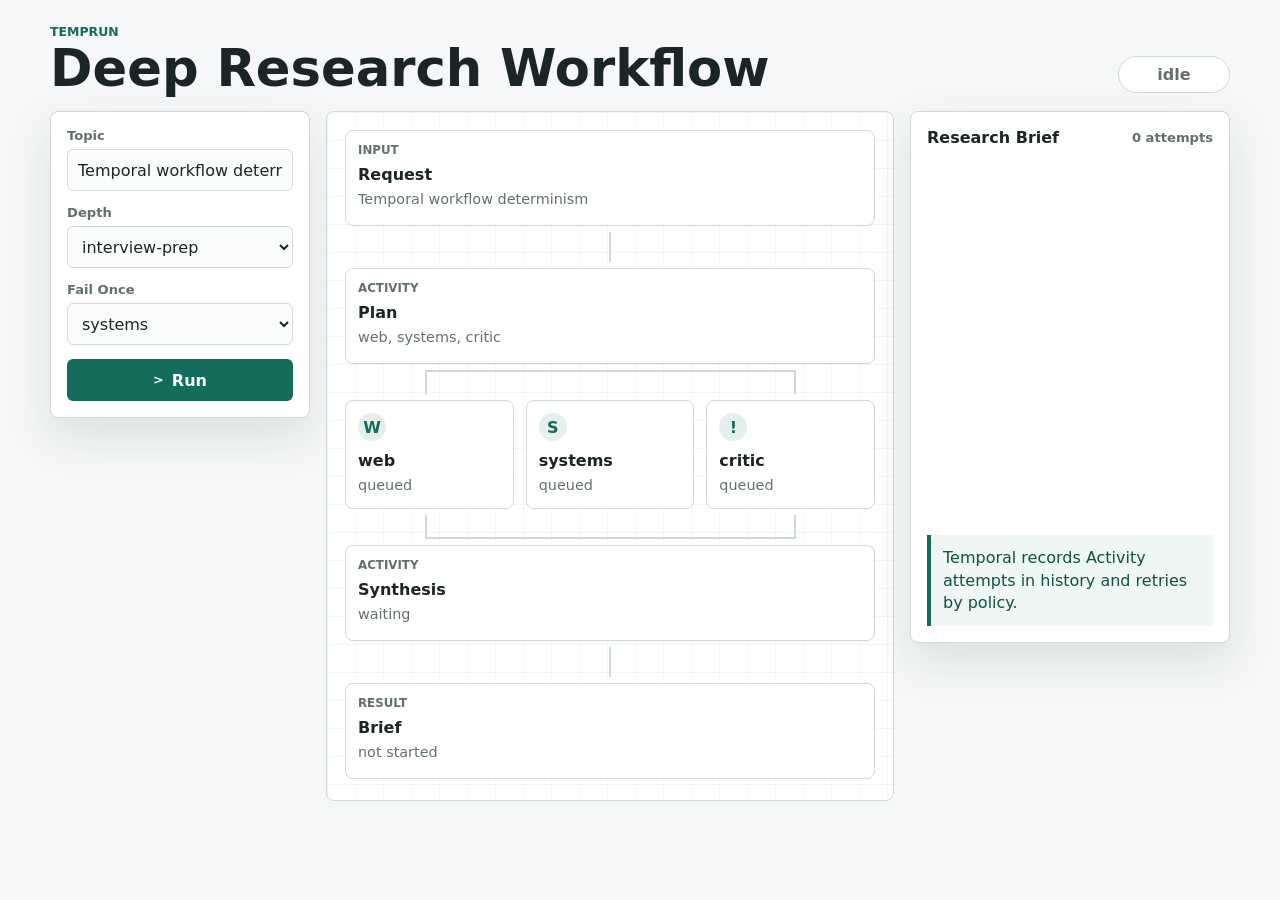
==== docs/index.html @ ae028131 "chore: prepare demo for GitHub Pages" ====
<!doctype html>
<html lang="en">
  <head>
    <meta charset="utf-8">
    <meta name="viewport" content="width=device-width, initial-scale=1">
    <title>temprun demo</title>
    <link rel="stylesheet" href="./styles.css">
  </head>
  <body>
    <main class="shell">
      <header class="topbar">
        <div>
          <p class="eyebrow">temprun</p>
          <h1>Deep Research Workflow</h1>
        </div>
        <div class="status-pill" id="runStatus">idle</div>
      </header>

      <section class="workspace" aria-label="Workflow demo">
        <form class="control-panel" id="runForm">
          <label class="field">
            <span>Topic</span>
            <input
              id="topic"
              name="topic"
              value="Temporal workflow determinism"
              autocomplete="off"
            >
          </label>

          <label class="field">
            <span>Depth</span>
            <select id="depth" name="depth">
              <option value="interview-prep">interview-prep</option>
              <option value="systems-design">systems-design</option>
              <option value="failure-semantics">failure-semantics</option>
            </select>
          </label>

          <label class="field">
            <span>Fail Once</span>
            <select id="failAgent" name="failAgent">
              <option value="systems">systems</option>
              <option value="">none</option>
              <option value="web">web</option>
              <option value="critic">critic</option>
            </select>
          </label>

          <button class="primary" type="submit">
            <span class="button-icon" aria-hidden="true">&gt;</span>
            Run
          </button>
        </form>

        <section class="flow" aria-label="Research workflow states">
          <div class="node" data-step="request">
            <span class="node-kicker">input</span>
            <strong>Request</strong>
            <p id="requestText">Temporal workflow determinism</p>
          </div>

          <div class="connector" aria-hidden="true"></div>

          <div class="node" data-step="plan">
            <span class="node-kicker">activity</span>
            <strong>Plan</strong>
            <p>web, systems, critic</p>
          </div>

          <div class="connector split" aria-hidden="true"></div>

          <div class="agent-grid">
            <div class="agent" data-agent="web">
              <span class="agent-icon" aria-hidden="true">W</span>
              <strong>web</strong>
              <p id="webState">queued</p>
            </div>
            <div class="agent" data-agent="systems">
              <span class="agent-icon" aria-hidden="true">S</span>
              <strong>systems</strong>
              <p id="systemsState">queued</p>
            </div>
            <div class="agent" data-agent="critic">
              <span class="agent-icon" aria-hidden="true">!</span>
              <strong>critic</strong>
              <p id="criticState">queued</p>
            </div>
          </div>

          <div class="connector merge" aria-hidden="true"></div>

          <div class="node" data-step="synthesis">
            <span class="node-kicker">activity</span>
            <strong>Synthesis</strong>
            <p id="synthesisText">waiting</p>
          </div>

          <div class="connector" aria-hidden="true"></div>

          <div class="node output" data-step="brief">
            <span class="node-kicker">result</span>
            <strong>Brief</strong>
            <p id="briefText">not started</p>
          </div>
        </section>

        <section class="brief-panel" aria-label="Research brief">
          <div class="panel-heading">
            <h2>Research Brief</h2>
            <span id="attemptsSummary">0 attempts</span>
          </div>
          <ol id="eventLog" class="event-log"></ol>
          <div class="lesson" id="lesson">
            Temporal records Activity attempts in history and retries by policy.
          </div>
        </section>
      </section>
    </main>
    <script src="./app.js"></script>
  </body>
</html>
---- docs/styles.css ----
:root {
  color-scheme: light;
  --bg: #f5f7f8;
  --ink: #1c2526;
  --muted: #62706f;
  --line: #cfd9d6;
  --panel: #ffffff;
  --accent: #146c5c;
  --accent-strong: #0f5146;
  --warn: #b85522;
  --ok: #237246;
  --work: #385d95;
  --shadow: 0 18px 45px rgba(28, 37, 38, 0.11);
}

* {
  box-sizing: border-box;
}

body {
  margin: 0;
  min-height: 100vh;
  background: var(--bg);
  color: var(--ink);
  font-family:
    Inter, ui-sans-serif, system-ui, -apple-system, BlinkMacSystemFont, "Segoe UI", sans-serif;
}

button,
input,
select {
  font: inherit;
}

.shell {
  width: min(1180px, calc(100vw - 32px));
  margin: 0 auto;
  padding: 24px 0;
}

.topbar {
  display: flex;
  align-items: end;
  justify-content: space-between;
  gap: 20px;
  margin-bottom: 18px;
}

.eyebrow {
  margin: 0 0 4px;
  color: var(--accent);
  font-size: 0.78rem;
  font-weight: 800;
  letter-spacing: 0;
  text-transform: uppercase;
}

h1,
h2,
p {
  margin: 0;
}

h1 {
  font-size: clamp(2rem, 4vw, 4.2rem);
  line-height: 0.98;
  letter-spacing: 0;
}

h2 {
  font-size: 1rem;
  letter-spacing: 0;
}

.status-pill {
  min-width: 112px;
  border: 1px solid var(--line);
  border-radius: 999px;
  background: var(--panel);
  padding: 8px 12px;
  color: var(--muted);
  font-weight: 700;
  text-align: center;
}

.status-pill.running {
  color: var(--work);
  border-color: rgba(56, 93, 149, 0.35);
}

.status-pill.done {
  color: var(--ok);
  border-color: rgba(35, 114, 70, 0.35);
}

.workspace {
  display: grid;
  grid-template-columns: 260px minmax(0, 1fr) 320px;
  gap: 16px;
  align-items: start;
}

.control-panel,
.brief-panel {
  border: 1px solid var(--line);
  border-radius: 8px;
  background: var(--panel);
  box-shadow: var(--shadow);
}

.control-panel {
  display: grid;
  gap: 14px;
  padding: 16px;
}

.field {
  display: grid;
  gap: 6px;
}

.field span {
  color: var(--muted);
  font-size: 0.82rem;
  font-weight: 700;
}

.field input,
.field select {
  width: 100%;
  min-height: 42px;
  border: 1px solid var(--line);
  border-radius: 6px;
  background: #fbfcfc;
  color: var(--ink);
  padding: 8px 10px;
}

.primary {
  display: inline-flex;
  align-items: center;
  justify-content: center;
  gap: 8px;
  min-height: 42px;
  border: 0;
  border-radius: 6px;
  background: var(--accent);
  color: white;
  cursor: pointer;
  font-weight: 800;
}

.primary:hover {
  background: var(--accent-strong);
}

.button-icon {
  font-size: 0.8rem;
  line-height: 1;
}

.flow {
  min-height: 690px;
  border: 1px solid var(--line);
  border-radius: 8px;
  background:
    linear-gradient(90deg, rgba(20, 108, 92, 0.055) 1px, transparent 1px),
    linear-gradient(180deg, rgba(20, 108, 92, 0.055) 1px, transparent 1px),
    var(--panel);
  background-size: 28px 28px;
  padding: 18px;
}

.node,
.agent {
  border: 1px solid var(--line);
  border-radius: 8px;
  background: rgba(255, 255, 255, 0.94);
  min-height: 96px;
  padding: 12px;
  transition:
    border-color 160ms ease,
    transform 160ms ease,
    box-shadow 160ms ease;
}

.node.active,
.agent.active {
  border-color: rgba(56, 93, 149, 0.75);
  box-shadow: 0 0 0 3px rgba(56, 93, 149, 0.12);
  transform: translateY(-1px);
}

.node.done,
.agent.done {
  border-color: rgba(35, 114, 70, 0.55);
}

.agent.retry {
  border-color: rgba(184, 85, 34, 0.8);
  box-shadow: 0 0 0 3px rgba(184, 85, 34, 0.14);
}

.node-kicker {
  display: block;
  margin-bottom: 8px;
  color: var(--muted);
  font-size: 0.74rem;
  font-weight: 800;
  letter-spacing: 0;
  text-transform: uppercase;
}

.node strong,
.agent strong {
  display: block;
  margin-bottom: 6px;
}

.node p,
.agent p {
  color: var(--muted);
  font-size: 0.9rem;
  line-height: 1.35;
}

.connector {
  width: 2px;
  height: 30px;
  margin: 6px auto;
  background: var(--line);
}

.connector.split,
.connector.merge {
  width: min(70%, 380px);
  height: 24px;
  border-top: 2px solid var(--line);
  border-left: 2px solid var(--line);
  border-right: 2px solid var(--line);
  background: transparent;
}

.connector.merge {
  border-top: 0;
  border-bottom: 2px solid var(--line);
}

.agent-grid {
  display: grid;
  grid-template-columns: repeat(3, minmax(0, 1fr));
  gap: 12px;
}

.agent-icon {
  display: inline-grid;
  width: 28px;
  height: 28px;
  place-items: center;
  border-radius: 999px;
  background: rgba(20, 108, 92, 0.11);
  color: var(--accent);
  font-weight: 900;
  margin-bottom: 10px;
}

.brief-panel {
  padding: 16px;
}

.panel-heading {
  display: flex;
  align-items: center;
  justify-content: space-between;
  gap: 10px;
  margin-bottom: 12px;
}

.panel-heading span {
  color: var(--muted);
  font-size: 0.82rem;
  font-weight: 700;
}

.event-log {
  display: grid;
  gap: 8px;
  min-height: 360px;
  margin: 0;
  padding: 0 0 0 20px;
}

.event-log li {
  color: var(--muted);
  line-height: 1.35;
}

.event-log strong {
  color: var(--ink);
}

.lesson {
  margin-top: 16px;
  border-left: 4px solid var(--accent);
  background: #eef7f3;
  padding: 12px;
  color: var(--accent-strong);
  line-height: 1.4;
}

@media (max-width: 980px) {
  .workspace {
    grid-template-columns: 1fr;
  }

  .flow {
    min-height: auto;
  }
}

@media (max-width: 640px) {
  .shell {
    width: min(100% - 20px, 1180px);
    padding: 16px 0;
  }

  .topbar {
    align-items: start;
    flex-direction: column;
  }

  .status-pill {
    width: 100%;
  }

  .agent-grid {
    grid-template-columns: 1fr;
  }

  .connector.split,
  .connector.merge {
    width: 2px;
    height: 26px;
    border: 0;
    background: var(--line);
  }
}
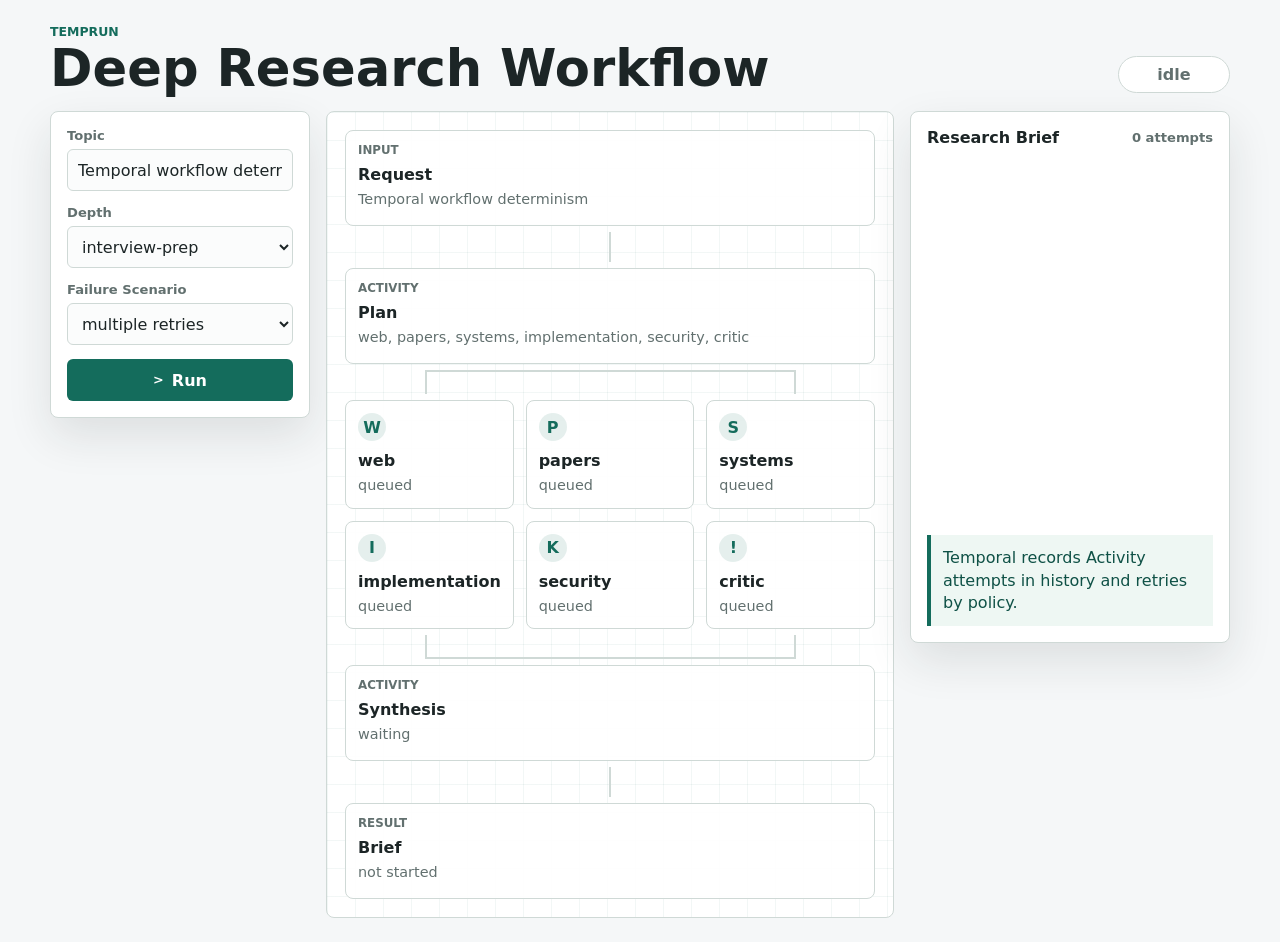
==== commit 1807f0ad: "feat: expand research retry demo" ====
--- a/docs/index.html
+++ b/docs/index.html
@@ -38,12 +38,13 @@
           </label>
 
           <label class="field">
-            <span>Fail Once</span>
-            <select id="failAgent" name="failAgent">
-              <option value="systems">systems</option>
+            <span>Failure Scenario</span>
+            <select id="failureScenario" name="failureScenario">
+              <option value="multiple">multiple retries</option>
               <option value="">none</option>
-              <option value="web">web</option>
-              <option value="critic">critic</option>
+              <option value="systems-once">systems once</option>
+              <option value="systems-twice">systems twice</option>
+              <option value="source-and-security">source and security</option>
             </select>
           </label>
 
@@ -65,7 +66,7 @@
           <div class="node" data-step="plan">
             <span class="node-kicker">activity</span>
             <strong>Plan</strong>
-            <p>web, systems, critic</p>
+            <p>web, papers, systems, implementation, security, critic</p>
           </div>
 
           <div class="connector split" aria-hidden="true"></div>
@@ -76,10 +77,25 @@
               <strong>web</strong>
               <p id="webState">queued</p>
             </div>
+            <div class="agent" data-agent="papers">
+              <span class="agent-icon" aria-hidden="true">P</span>
+              <strong>papers</strong>
+              <p id="papersState">queued</p>
+            </div>
             <div class="agent" data-agent="systems">
               <span class="agent-icon" aria-hidden="true">S</span>
               <strong>systems</strong>
               <p id="systemsState">queued</p>
+            </div>
+            <div class="agent" data-agent="implementation">
+              <span class="agent-icon" aria-hidden="true">I</span>
+              <strong>implementation</strong>
+              <p id="implementationState">queued</p>
+            </div>
+            <div class="agent" data-agent="security">
+              <span class="agent-icon" aria-hidden="true">K</span>
+              <strong>security</strong>
+              <p id="securityState">queued</p>
             </div>
             <div class="agent" data-agent="critic">
               <span class="agent-icon" aria-hidden="true">!</span>
